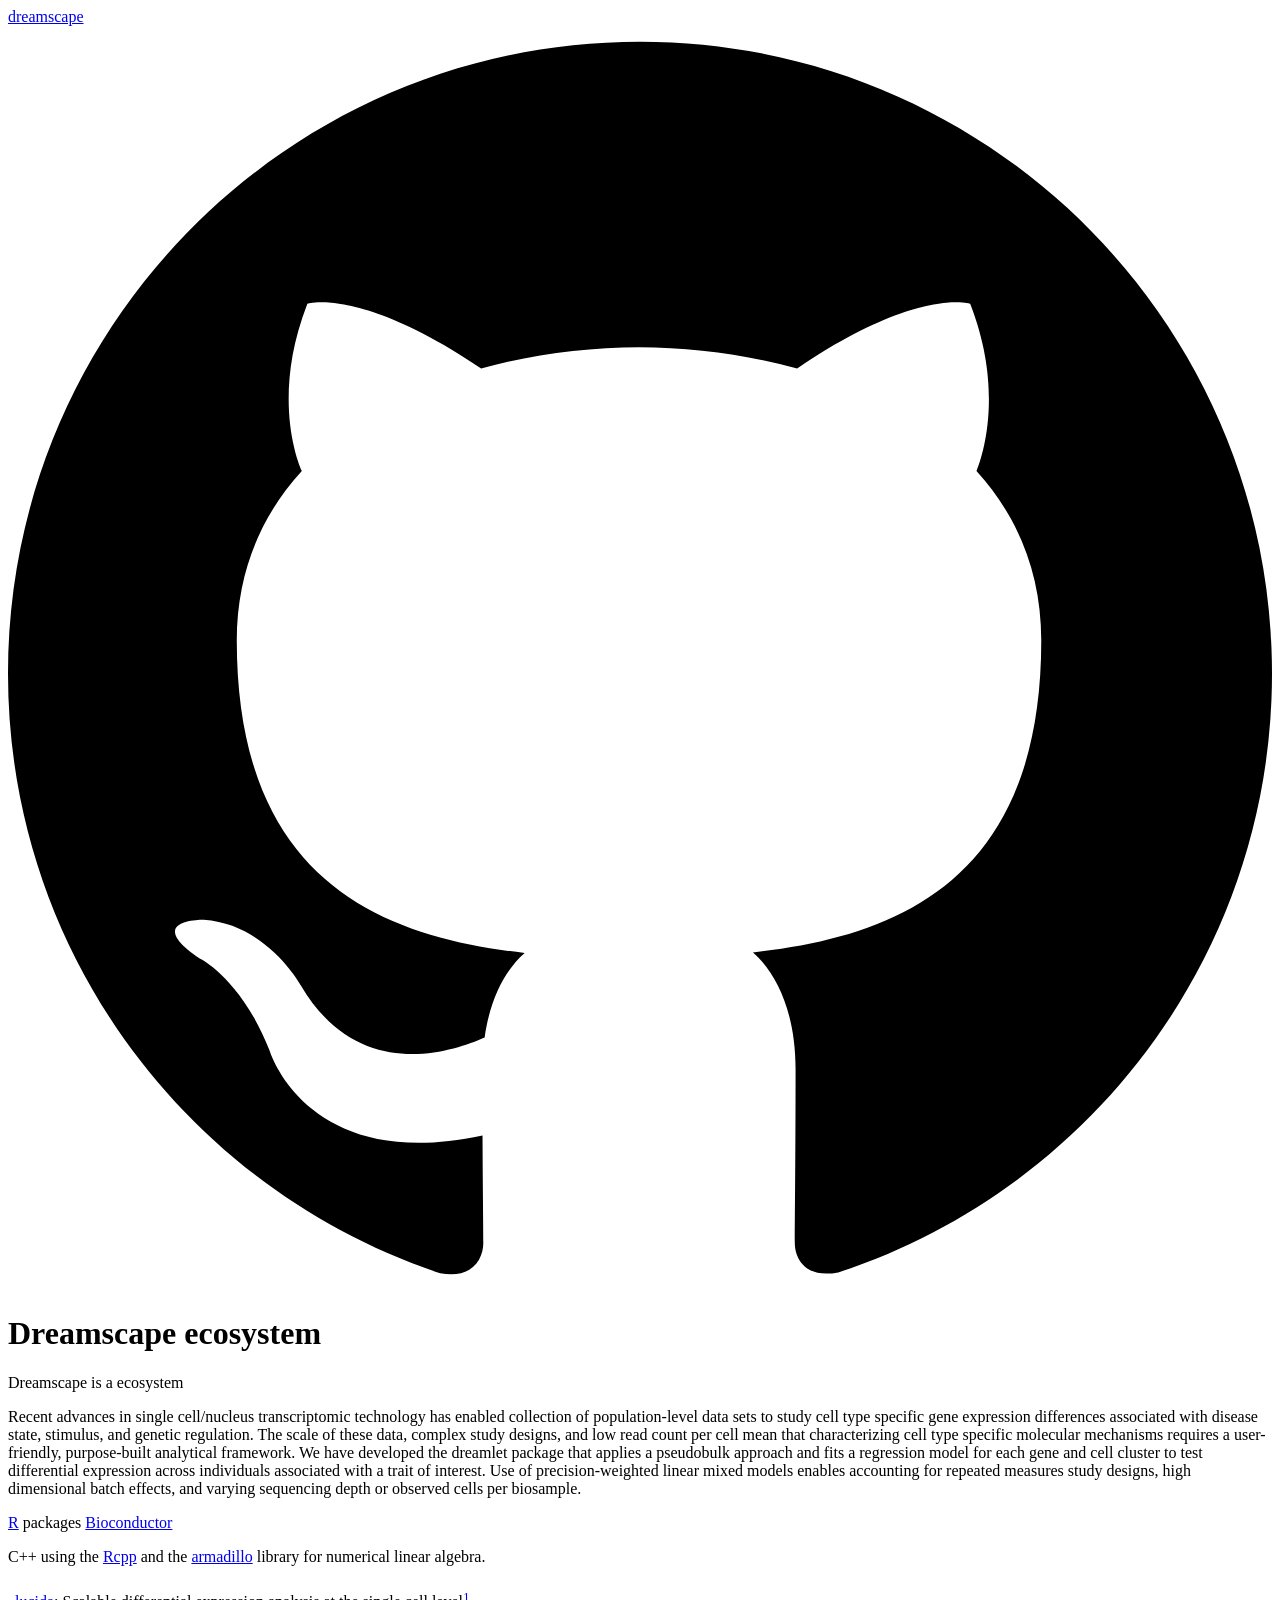
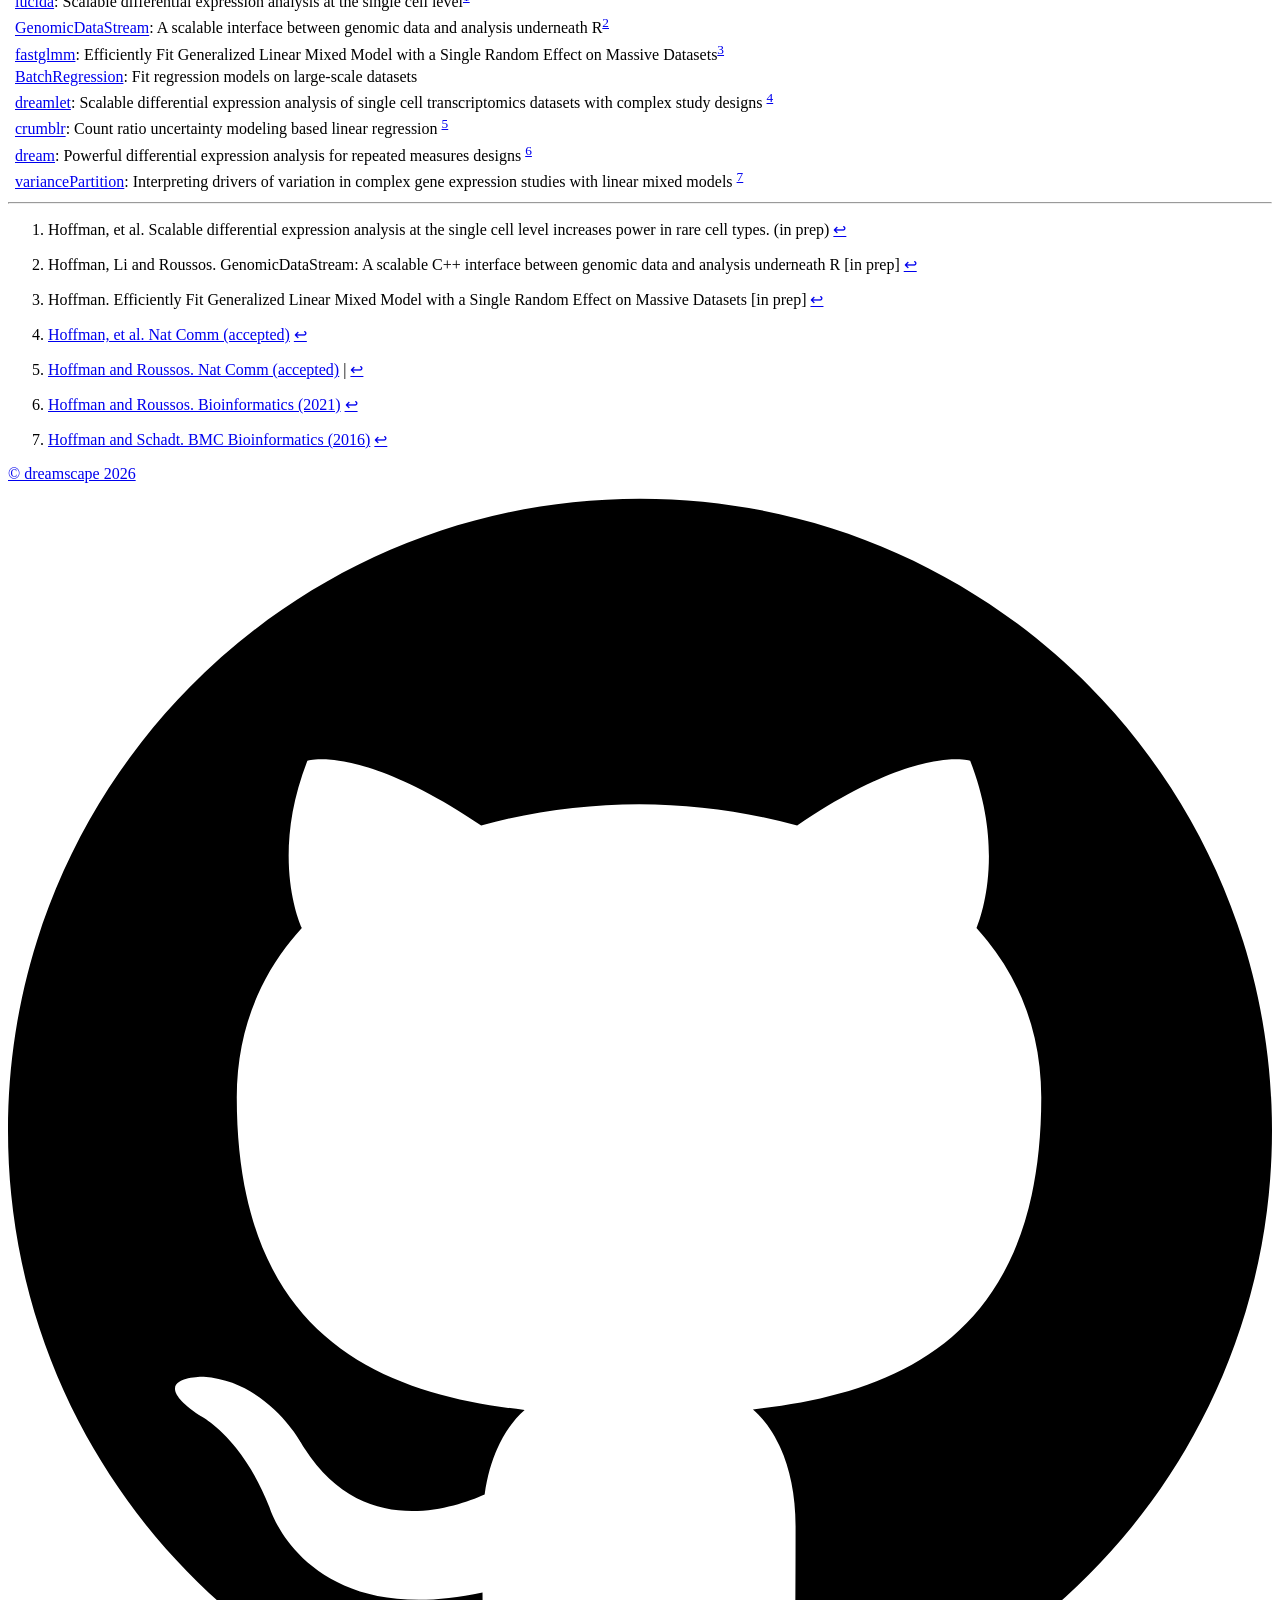
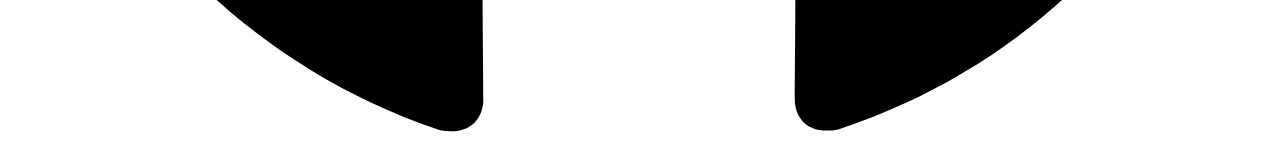
==== docs/index.html @ 49ffcc6e "docs" ====
<!DOCTYPE html>
<html lang="en-us">
  <head>
    <meta charset="utf-8">
    <meta http-equiv="X-UA-Compatible" content="IE=edge,chrome=1">
    
    <title>Dreamscape ecosystem | dreamscape</title>
    <meta name="viewport" content="width=device-width,minimum-scale=1">
    <meta name="description" content="Dreamscape ecosystem">
    <meta name="generator" content="Hugo 0.162.0">
    
    
    
      <meta name="robots" content="index, follow">
    
    

    <link rel="stylesheet" href="diseaseneurogenomics.github.io/ananke/css/main.0cad27bc7f65543442cdc5659f8087db44b7a5b1ac470c816114b082f76d7563.css" integrity="sha256-DK0nvH9lVDRCzcVln4CH20S3pbGsRwyBYRSwgvdtdWM=" crossorigin="anonymous">
    


    
      

    

    
    
      <link href="diseaseneurogenomics.github.io/index.xml" rel="alternate" type="application/rss+xml" title="dreamscape" />
      <link href="diseaseneurogenomics.github.io/index.xml" rel="feed" type="application/rss+xml" title="dreamscape" />
      
    

    
      <link rel="canonical" href="diseaseneurogenomics.github.io/">
    

    
    
    <meta property="og:url" content="diseaseneurogenomics.github.io/">
	<meta property="og:site_name" content="dreamscape">
	<meta property="og:title" content="Dreamscape ecosystem">
	<meta property="og:description" content="Dreamscape is a ecosystem
Recent advances in single cell/nucleus transcriptomic technology has enabled collection of population-level data sets to study cell type specific gene expression differences associated with disease state, stimulus, and genetic regulation. The scale of these data, complex study designs, and low read count per cell mean that characterizing cell type specific molecular mechanisms requires a user-friendly, purpose-built analytical framework. We have developed the dreamlet package that applies a pseudobulk approach and fits a regression model for each gene and cell cluster to test differential expression across individuals associated with a trait of interest. Use of precision-weighted linear mixed models enables accounting for repeated measures study designs, high dimensional batch effects, and varying sequencing depth or observed cells per biosample.">
	<meta property="og:locale" content="en_us">
	<meta property="og:type" content="website">

	<meta itemprop="name" content="Dreamscape ecosystem">
	<meta itemprop="description" content="Dreamscape is a ecosystem
Recent advances in single cell/nucleus transcriptomic technology has enabled collection of population-level data sets to study cell type specific gene expression differences associated with disease state, stimulus, and genetic regulation. The scale of these data, complex study designs, and low read count per cell mean that characterizing cell type specific molecular mechanisms requires a user-friendly, purpose-built analytical framework. We have developed the dreamlet package that applies a pseudobulk approach and fits a regression model for each gene and cell cluster to test differential expression across individuals associated with a trait of interest. Use of precision-weighted linear mixed models enables accounting for repeated measures study designs, high dimensional batch effects, and varying sequencing depth or observed cells per biosample.">
	<meta itemprop="wordCount" content="308">
	<meta name="twitter:card" content="summary">
	<meta name="twitter:title" content="Dreamscape ecosystem">
	<meta name="twitter:description" content="Dreamscape is a ecosystem
Recent advances in single cell/nucleus transcriptomic technology has enabled collection of population-level data sets to study cell type specific gene expression differences associated with disease state, stimulus, and genetic regulation. The scale of these data, complex study designs, and low read count per cell mean that characterizing cell type specific molecular mechanisms requires a user-friendly, purpose-built analytical framework. We have developed the dreamlet package that applies a pseudobulk approach and fits a regression model for each gene and cell cluster to test differential expression across individuals associated with a trait of interest. Use of precision-weighted linear mixed models enables accounting for repeated measures study designs, high dimensional batch effects, and varying sequencing depth or observed cells per biosample.">

      
      
    
	
  </head><body class="ma0 avenir bg-near-white production is-home">
    

  
  
  <header class="cover bg-top" style="background-image: url('diseaseneurogenomics.github.io/images/header.svg');">
    
    <div class="bg-black-0">
      <nav class="pv3 ph3 ph4-ns" role="navigation">
  <div class="flex-l center items-center justify-between">
    <a href="diseaseneurogenomics.github.io/" class="f3 fw2 hover-white white-90 dib no-underline">
      
        dreamscape
      
    </a>
    <div class="flex-l items-center">
      

      
      <div class="ananke-socials"><a href="https://github.com/GabrielHoffman" target="_blank" rel="noopener"
        class="ananke-social-link link-transition github link dib z-999 pt3 pt0-l mr1"
        title="follow on GitHub - Opens in a new window"
        aria-label="follow on GitHub - Opens in a new window">
      <span class="icon">
            <svg role="img" viewBox="0 0 24 24" xmlns="http://www.w3.org/2000/svg"><title>GitHub</title><path d="M12 .297c-6.63 0-12 5.373-12 12 0 5.303 3.438 9.8 8.205 11.385.6.113.82-.258.82-.577 0-.285-.01-1.04-.015-2.04-3.338.724-4.042-1.61-4.042-1.61C4.422 18.07 3.633 17.7 3.633 17.7c-1.087-.744.084-.729.084-.729 1.205.084 1.838 1.236 1.838 1.236 1.07 1.835 2.809 1.305 3.495.998.108-.776.417-1.305.76-1.605-2.665-.3-5.466-1.332-5.466-5.93 0-1.31.465-2.38 1.235-3.22-.135-.303-.54-1.523.105-3.176 0 0 1.005-.322 3.3 1.23.96-.267 1.98-.399 3-.405 1.02.006 2.04.138 3 .405 2.28-1.552 3.285-1.23 3.285-1.23.645 1.653.24 2.873.12 3.176.765.84 1.23 1.91 1.23 3.22 0 4.61-2.805 5.625-5.475 5.92.42.36.81 1.096.81 2.22 0 1.606-.015 2.896-.015 3.286 0 .315.21.69.825.57C20.565 22.092 24 17.592 24 12.297c0-6.627-5.373-12-12-12"/></svg>
            
          </span></a></div>

    </div>
  </div>
</nav>

      <div class="tc-l pv4 pv6-l ph3 ph4-ns">
        <h1 class="f2 f-subheadline-l fw2 white-90 mb0 lh-title">
          Dreamscape ecosystem
        </h1>
        
      </div>
    </div>
  </header>


    <main class="pb7" role="main">
      <article class="cf ph3 ph5-l pv3 pv4-l f4 tl-l center measure-wide lh-copy nested-links mid-gray">
    <p>Dreamscape is a ecosystem</p>
<p>Recent advances in single cell/nucleus transcriptomic technology has enabled collection of population-level data sets to study cell type specific gene expression differences associated with disease state, stimulus, and genetic regulation. The scale of these data, complex study designs, and low read count per cell mean that characterizing cell type specific molecular mechanisms requires a user-friendly, purpose-built analytical framework. We have developed the dreamlet package that applies a pseudobulk approach and fits a regression model for each gene and cell cluster to test differential expression across individuals associated with a trait of interest. Use of precision-weighted linear mixed models enables accounting for repeated measures study designs, high dimensional batch effects, and varying sequencing depth or observed cells per biosample.</p>
<p><a href="https://www.r-project.org">R</a> packages
<a href="https://bioconductor.org">Bioconductor</a></p>
<p>C++ using the <a href="https://www.rcpp.org">Rcpp</a> and the <a href="https://arma.sourceforge.net">armadillo</a> library for numerical linear algebra.</p>
<table>
	<thead>
			<tr>
					<th></th>
					<th></th>
			</tr>
	</thead>
	<tbody>
			<tr>
					<td><img src="https://gabrielhoffman.github.io/lucida/reference/figures/logo.png" alt=""></td>
					<td><a href="https://gabrielhoffman.github.io/lucida/">lucida</a>: Scalable differential expression analysis at the single cell level<sup id="fnref:1"><a href="#fn:1" class="footnote-ref" role="doc-noteref">1</a></sup></td>
			</tr>
			<tr>
					<td><img src="https://gabrielhoffman.github.io/GenomicDataStream/reference/figures/logo.png" alt=""></td>
					<td><a href="https://gabrielhoffman.github.io/GenomicDataStream/">GenomicDataStream</a>: A scalable interface between genomic data and analysis underneath R<sup id="fnref:2"><a href="#fn:2" class="footnote-ref" role="doc-noteref">2</a></sup></td>
			</tr>
			<tr>
					<td><img src="https://gabrielhoffman.github.io/fastglmm/reference/figures/logo.png" alt=""></td>
					<td><a href="https://gabrielhoffman.github.io/fastglmm/">fastglmm</a>: Efficiently Fit Generalized Linear Mixed Model with a Single Random Effect on Massive Datasets<sup id="fnref:3"><a href="#fn:3" class="footnote-ref" role="doc-noteref">3</a></sup></td>
			</tr>
			<tr>
					<td><img src="https://gabrielhoffman.github.io/BatchRegression/reference/figures/logo.png" alt=""></td>
					<td><a href="https://gabrielhoffman.github.io/BatchRegression/">BatchRegression</a>: Fit regression models on large-scale datasets</td>
			</tr>
			<tr>
					<td><img src="https://diseaseneurogenomics.github.io/dreamlet/reference/figures/logo.png" alt=""></td>
					<td><a href="https://diseaseneurogenomics.github.io/dreamlet/">dreamlet</a>: Scalable differential expression analysis of single cell transcriptomics datasets with complex study designs <sup id="fnref:4"><a href="#fn:4" class="footnote-ref" role="doc-noteref">4</a></sup></td>
			</tr>
			<tr>
					<td><img src="https://diseaseneurogenomics.github.io/crumblr/reference/figures/logo.png" alt=""></td>
					<td><a href="https://diseaseneurogenomics.github.io/crumblr/">crumblr</a>: Count ratio uncertainty modeling based linear regression <sup id="fnref:5"><a href="#fn:5" class="footnote-ref" role="doc-noteref">5</a></sup></td>
			</tr>
			<tr>
					<td><img src="https://gabrielhoffman.github.io/img/dream_icon.png" alt=""></td>
					<td><a href="https://diseaseneurogenomics.github.io/variancePartition/">dream</a>: Powerful differential expression analysis for repeated measures designs <sup id="fnref:6"><a href="#fn:6" class="footnote-ref" role="doc-noteref">6</a></sup></td>
			</tr>
			<tr>
					<td><img src="https://gabrielhoffman.github.io/img/variancePartition2.png" alt=""></td>
					<td><a href="https://diseaseneurogenomics.github.io/variancePartition/">variancePartition</a>: Interpreting drivers of variation in complex gene expression studies with linear mixed models <sup id="fnref:7"><a href="#fn:7" class="footnote-ref" role="doc-noteref">7</a></sup></td>
			</tr>
	</tbody>
</table>
<div class="footnotes" role="doc-endnotes">
<hr>
<ol>
<li id="fn:1">
<p>Hoffman, et al. Scalable differential expression analysis at the single cell level increases power in rare cell types. (in prep)&#160;<a href="#fnref:1" class="footnote-backref" role="doc-backlink">&#x21a9;&#xfe0e;</a></p>
</li>
<li id="fn:2">
<p>Hoffman, Li and Roussos. GenomicDataStream: A scalable C++ interface between genomic data and analysis underneath R [in prep]&#160;<a href="#fnref:2" class="footnote-backref" role="doc-backlink">&#x21a9;&#xfe0e;</a></p>
</li>
<li id="fn:3">
<p>Hoffman. Efficiently Fit Generalized Linear Mixed Model with a Single Random Effect on Massive Datasets [in prep]&#160;<a href="#fnref:3" class="footnote-backref" role="doc-backlink">&#x21a9;&#xfe0e;</a></p>
</li>
<li id="fn:4">
<p><a href="https://www.biorxiv.org/content/10.1101/2023.03.17.533005v2">Hoffman, et al. Nat Comm (accepted)</a>&#160;<a href="#fnref:4" class="footnote-backref" role="doc-backlink">&#x21a9;&#xfe0e;</a></p>
</li>
<li id="fn:5">
<p><a href="https://www.biorxiv.org/content/10.1101/2025.01.29.635498v1">Hoffman and Roussos. Nat Comm (accepted)</a> |&#160;<a href="#fnref:5" class="footnote-backref" role="doc-backlink">&#x21a9;&#xfe0e;</a></p>
</li>
<li id="fn:6">
<p><a href="https://academic.oup.com/bioinformatics/article/37/2/192/5878955">Hoffman and Roussos. Bioinformatics (2021)</a>&#160;<a href="#fnref:6" class="footnote-backref" role="doc-backlink">&#x21a9;&#xfe0e;</a></p>
</li>
<li id="fn:7">
<p><a href="https://link.springer.com/article/10.1186/s12859-016-1323-z">Hoffman and Schadt. BMC Bioinformatics (2016)</a>&#160;<a href="#fnref:7" class="footnote-backref" role="doc-backlink">&#x21a9;&#xfe0e;</a></p>
</li>
</ol>
</div>

  </article>

  
  
  
  
  

  

    </main>
    <footer class="bg-black bottom-0 w-100 pa3" role="contentinfo">
  <div class="flex justify-between">
  <a class="f4 fw4 hover-white white-70 dn dib-ns pv2 ph3 no-underline" href="diseaseneurogenomics.github.io/" >
    &copy;  dreamscape 2026 
  </a>
    <div><div class="ananke-socials"><a href="https://github.com/GabrielHoffman" target="_blank" rel="noopener"
        class="ananke-social-link link-transition github link dib z-999 pt3 pt0-l mr1"
        title="follow on GitHub - Opens in a new window"
        aria-label="follow on GitHub - Opens in a new window">
      <span class="icon">
            <svg role="img" viewBox="0 0 24 24" xmlns="http://www.w3.org/2000/svg"><title>GitHub</title><path d="M12 .297c-6.63 0-12 5.373-12 12 0 5.303 3.438 9.8 8.205 11.385.6.113.82-.258.82-.577 0-.285-.01-1.04-.015-2.04-3.338.724-4.042-1.61-4.042-1.61C4.422 18.07 3.633 17.7 3.633 17.7c-1.087-.744.084-.729.084-.729 1.205.084 1.838 1.236 1.838 1.236 1.07 1.835 2.809 1.305 3.495.998.108-.776.417-1.305.76-1.605-2.665-.3-5.466-1.332-5.466-5.93 0-1.31.465-2.38 1.235-3.22-.135-.303-.54-1.523.105-3.176 0 0 1.005-.322 3.3 1.23.96-.267 1.98-.399 3-.405 1.02.006 2.04.138 3 .405 2.28-1.552 3.285-1.23 3.285-1.23.645 1.653.24 2.873.12 3.176.765.84 1.23 1.91 1.23 3.22 0 4.61-2.805 5.625-5.475 5.92.42.36.81 1.096.81 2.22 0 1.606-.015 2.896-.015 3.286 0 .315.21.69.825.57C20.565 22.092 24 17.592 24 12.297c0-6.627-5.373-12-12-12"/></svg>
            
          </span></a></div>
</div>
  </div>
</footer>

  </body>
</html>
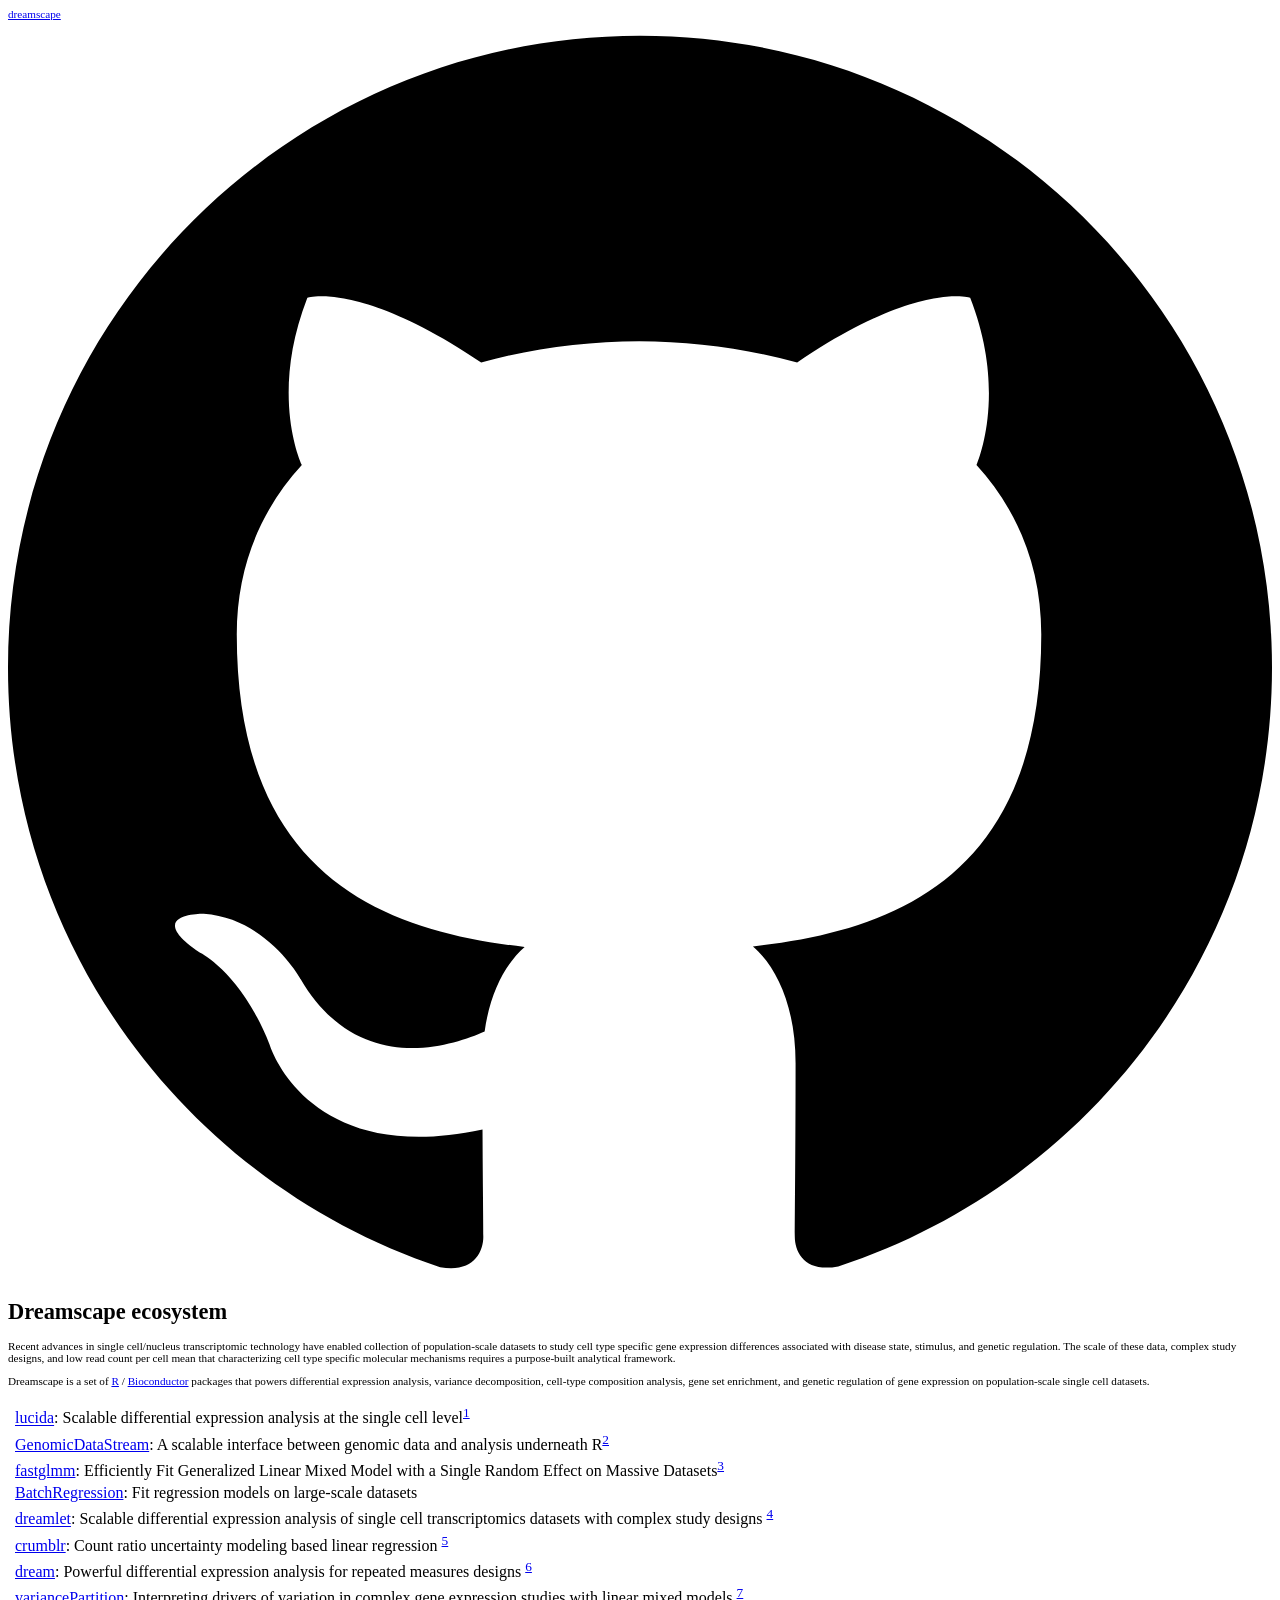
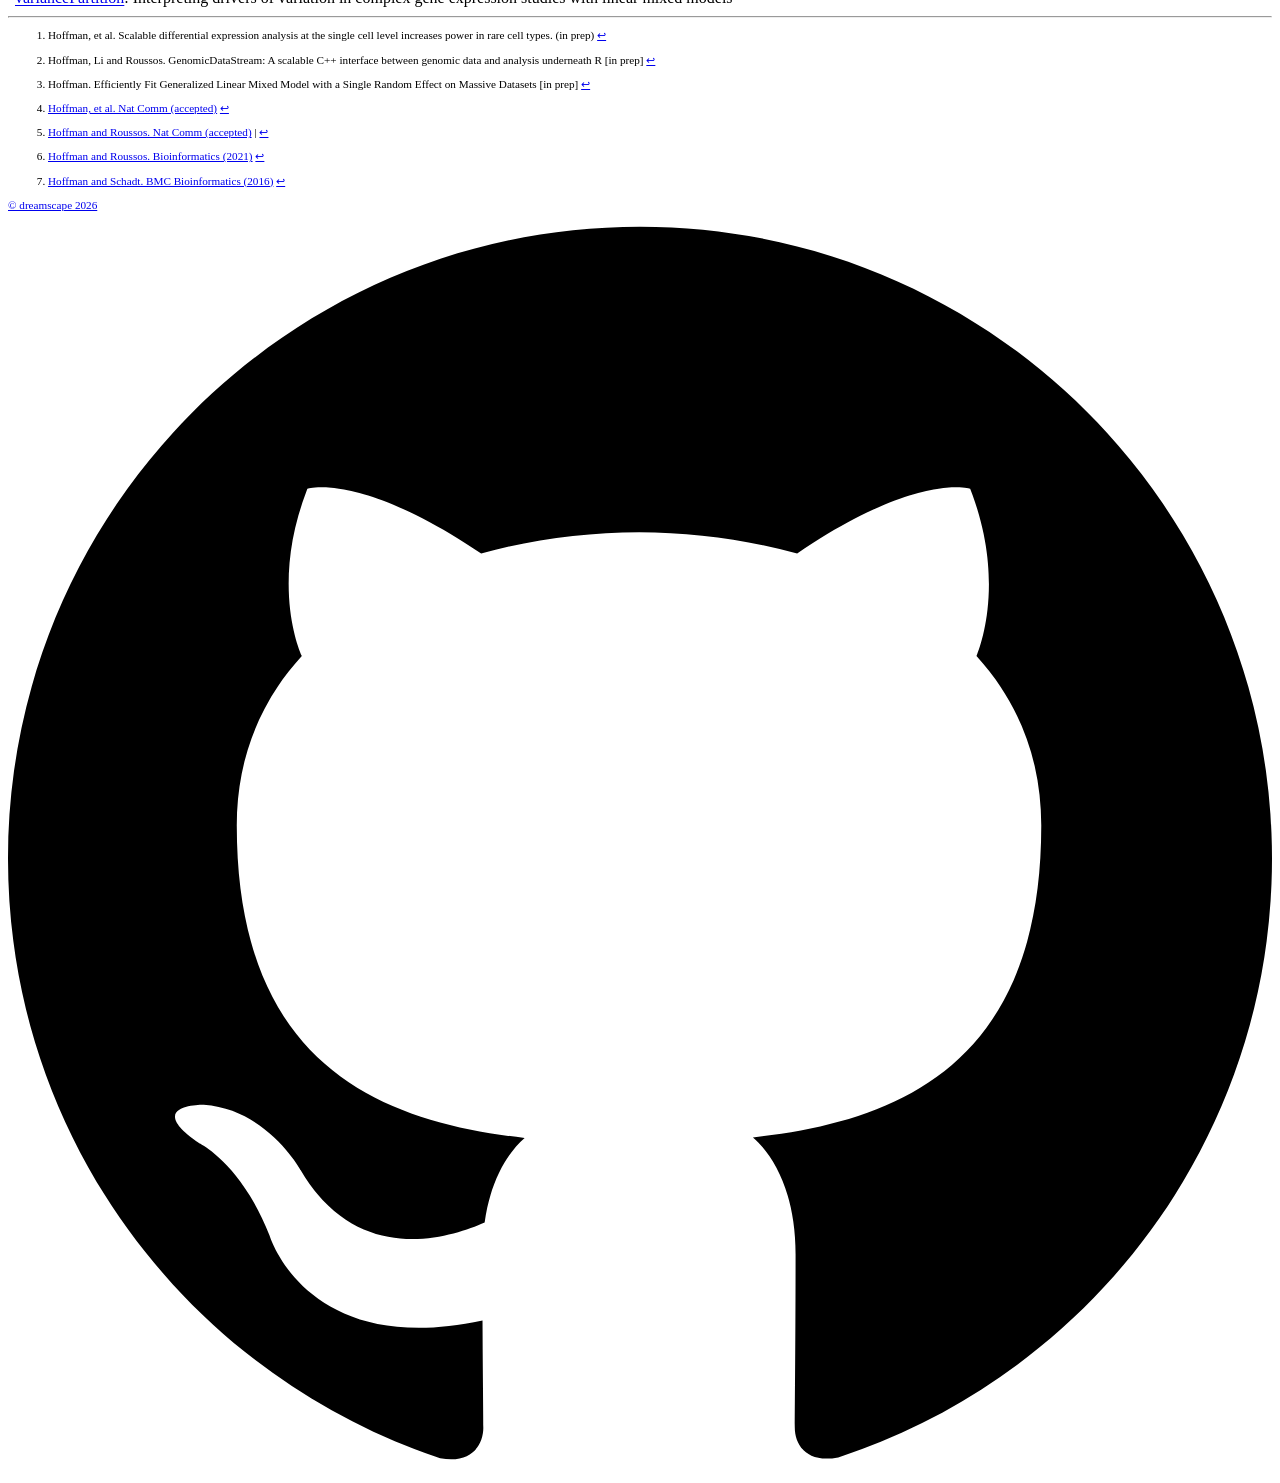
==== commit bdf99fa7: "update" ====
--- a/docs/index.html
+++ b/docs/index.html
@@ -1,3 +1,9 @@
+<head>
+  <style>
+    html { font-size: 70%; }
+  </style>
+</head>
+
 <!DOCTYPE html>
 <html lang="en-us">
   <head>
@@ -15,44 +21,44 @@
     
     
 
-    <link rel="stylesheet" href="diseaseneurogenomics.github.io/ananke/css/main.0cad27bc7f65543442cdc5659f8087db44b7a5b1ac470c816114b082f76d7563.css" integrity="sha256-DK0nvH9lVDRCzcVln4CH20S3pbGsRwyBYRSwgvdtdWM=" crossorigin="anonymous">
-    
-
-
-    
-      
-
-    
-
-    
-    
-      <link href="diseaseneurogenomics.github.io/index.xml" rel="alternate" type="application/rss+xml" title="dreamscape" />
-      <link href="diseaseneurogenomics.github.io/index.xml" rel="feed" type="application/rss+xml" title="dreamscape" />
-      
-    
-
-    
-      <link rel="canonical" href="diseaseneurogenomics.github.io/">
-    
-
-    
-    
-    <meta property="og:url" content="diseaseneurogenomics.github.io/">
+    <link rel="stylesheet" href="main.0cad27bc7f65543442cdc5659f8087db44b7a5b1ac470c816114b082f76d7563.css">
+    
+
+
+    
+      
+
+    
+
+    
+    
+      <link href="/dreamscape/index.xml" rel="alternate" type="application/rss+xml" title="dreamscape" />
+      <link href="/dreamscape/index.xml" rel="feed" type="application/rss+xml" title="dreamscape" />
+      
+    
+
+    
+      <link rel="canonical" href="https://diseaseneurogenomics.github.io/dreamscape/">
+    
+
+    
+    
+    <meta property="og:url" content="https://diseaseneurogenomics.github.io/dreamscape/">
 	<meta property="og:site_name" content="dreamscape">
 	<meta property="og:title" content="Dreamscape ecosystem">
-	<meta property="og:description" content="Dreamscape is a ecosystem
-Recent advances in single cell/nucleus transcriptomic technology has enabled collection of population-level data sets to study cell type specific gene expression differences associated with disease state, stimulus, and genetic regulation. The scale of these data, complex study designs, and low read count per cell mean that characterizing cell type specific molecular mechanisms requires a user-friendly, purpose-built analytical framework. We have developed the dreamlet package that applies a pseudobulk approach and fits a regression model for each gene and cell cluster to test differential expression across individuals associated with a trait of interest. Use of precision-weighted linear mixed models enables accounting for repeated measures study designs, high dimensional batch effects, and varying sequencing depth or observed cells per biosample.">
+	<meta property="og:description" content="Recent advances in single cell/nucleus transcriptomic technology have enabled collection of population-scale datasets to study cell type specific gene expression differences associated with disease state, stimulus, and genetic regulation. The scale of these data, complex study designs, and low read count per cell mean that characterizing cell type specific molecular mechanisms requires a purpose-built analytical framework.
+Dreamscape is a set of R / Bioconductor packages that powers differential expression analysis, variance decomposition, cell-type composition analysis, gene set enrichment, and genetic regulation of gene expression on population-scale single cell datasets.">
 	<meta property="og:locale" content="en_us">
 	<meta property="og:type" content="website">
 
 	<meta itemprop="name" content="Dreamscape ecosystem">
-	<meta itemprop="description" content="Dreamscape is a ecosystem
-Recent advances in single cell/nucleus transcriptomic technology has enabled collection of population-level data sets to study cell type specific gene expression differences associated with disease state, stimulus, and genetic regulation. The scale of these data, complex study designs, and low read count per cell mean that characterizing cell type specific molecular mechanisms requires a user-friendly, purpose-built analytical framework. We have developed the dreamlet package that applies a pseudobulk approach and fits a regression model for each gene and cell cluster to test differential expression across individuals associated with a trait of interest. Use of precision-weighted linear mixed models enables accounting for repeated measures study designs, high dimensional batch effects, and varying sequencing depth or observed cells per biosample.">
-	<meta itemprop="wordCount" content="308">
+	<meta itemprop="description" content="Recent advances in single cell/nucleus transcriptomic technology have enabled collection of population-scale datasets to study cell type specific gene expression differences associated with disease state, stimulus, and genetic regulation. The scale of these data, complex study designs, and low read count per cell mean that characterizing cell type specific molecular mechanisms requires a purpose-built analytical framework.
+Dreamscape is a set of R / Bioconductor packages that powers differential expression analysis, variance decomposition, cell-type composition analysis, gene set enrichment, and genetic regulation of gene expression on population-scale single cell datasets.">
+	<meta itemprop="wordCount" content="260">
 	<meta name="twitter:card" content="summary">
 	<meta name="twitter:title" content="Dreamscape ecosystem">
-	<meta name="twitter:description" content="Dreamscape is a ecosystem
-Recent advances in single cell/nucleus transcriptomic technology has enabled collection of population-level data sets to study cell type specific gene expression differences associated with disease state, stimulus, and genetic regulation. The scale of these data, complex study designs, and low read count per cell mean that characterizing cell type specific molecular mechanisms requires a user-friendly, purpose-built analytical framework. We have developed the dreamlet package that applies a pseudobulk approach and fits a regression model for each gene and cell cluster to test differential expression across individuals associated with a trait of interest. Use of precision-weighted linear mixed models enables accounting for repeated measures study designs, high dimensional batch effects, and varying sequencing depth or observed cells per biosample.">
+	<meta name="twitter:description" content="Recent advances in single cell/nucleus transcriptomic technology have enabled collection of population-scale datasets to study cell type specific gene expression differences associated with disease state, stimulus, and genetic regulation. The scale of these data, complex study designs, and low read count per cell mean that characterizing cell type specific molecular mechanisms requires a purpose-built analytical framework.
+Dreamscape is a set of R / Bioconductor packages that powers differential expression analysis, variance decomposition, cell-type composition analysis, gene set enrichment, and genetic regulation of gene expression on population-scale single cell datasets.">
 
       
       
@@ -63,12 +69,12 @@
 
   
   
-  <header class="cover bg-top" style="background-image: url('diseaseneurogenomics.github.io/images/header.svg');">
+  <header class="cover bg-top" style="background-image: url('https://diseaseneurogenomics.github.io/dreamscape/images/header.svg');">
     
     <div class="bg-black-0">
       <nav class="pv3 ph3 ph4-ns" role="navigation">
   <div class="flex-l center items-center justify-between">
-    <a href="diseaseneurogenomics.github.io/" class="f3 fw2 hover-white white-90 dib no-underline">
+    <a href="/dreamscape/" class="f3 fw2 hover-white white-90 dib no-underline">
       
         dreamscape
       
@@ -102,11 +108,8 @@
 
     <main class="pb7" role="main">
       <article class="cf ph3 ph5-l pv3 pv4-l f4 tl-l center measure-wide lh-copy nested-links mid-gray">
-    <p>Dreamscape is a ecosystem</p>
-<p>Recent advances in single cell/nucleus transcriptomic technology has enabled collection of population-level data sets to study cell type specific gene expression differences associated with disease state, stimulus, and genetic regulation. The scale of these data, complex study designs, and low read count per cell mean that characterizing cell type specific molecular mechanisms requires a user-friendly, purpose-built analytical framework. We have developed the dreamlet package that applies a pseudobulk approach and fits a regression model for each gene and cell cluster to test differential expression across individuals associated with a trait of interest. Use of precision-weighted linear mixed models enables accounting for repeated measures study designs, high dimensional batch effects, and varying sequencing depth or observed cells per biosample.</p>
-<p><a href="https://www.r-project.org">R</a> packages
-<a href="https://bioconductor.org">Bioconductor</a></p>
-<p>C++ using the <a href="https://www.rcpp.org">Rcpp</a> and the <a href="https://arma.sourceforge.net">armadillo</a> library for numerical linear algebra.</p>
+    <p>Recent advances in single cell/nucleus transcriptomic technology have enabled collection of population-scale datasets to study cell type specific gene expression differences associated with disease state, stimulus, and genetic regulation. The scale of these data, complex study designs, and low read count per cell mean that characterizing cell type specific molecular mechanisms requires a purpose-built analytical framework.</p>
+<p>Dreamscape is a set of <a href="https://www.r-project.org">R</a> / <a href="https://bioconductor.org">Bioconductor</a> packages that powers differential expression analysis, variance decomposition, cell-type composition analysis, gene set enrichment, and genetic regulation of gene expression on population-scale single cell datasets.</p>
 <table>
 	<thead>
 			<tr>
@@ -141,7 +144,7 @@
 			</tr>
 			<tr>
 					<td><img src="https://gabrielhoffman.github.io/img/dream_icon.png" alt=""></td>
-					<td><a href="https://diseaseneurogenomics.github.io/variancePartition/">dream</a>: Powerful differential expression analysis for repeated measures designs <sup id="fnref:6"><a href="#fn:6" class="footnote-ref" role="doc-noteref">6</a></sup></td>
+					<td><a href="https://diseaseneurogenomics.github.io/variancePartition/articles/dream.html">dream</a>: Powerful differential expression analysis for repeated measures designs <sup id="fnref:6"><a href="#fn:6" class="footnote-ref" role="doc-noteref">6</a></sup></td>
 			</tr>
 			<tr>
 					<td><img src="https://gabrielhoffman.github.io/img/variancePartition2.png" alt=""></td>
@@ -189,7 +192,7 @@
     </main>
     <footer class="bg-black bottom-0 w-100 pa3" role="contentinfo">
   <div class="flex justify-between">
-  <a class="f4 fw4 hover-white white-70 dn dib-ns pv2 ph3 no-underline" href="diseaseneurogenomics.github.io/" >
+  <a class="f4 fw4 hover-white white-70 dn dib-ns pv2 ph3 no-underline" href="https://diseaseneurogenomics.github.io/dreamscape/" >
     &copy;  dreamscape 2026 
   </a>
     <div><div class="ananke-socials"><a href="https://github.com/GabrielHoffman" target="_blank" rel="noopener"
